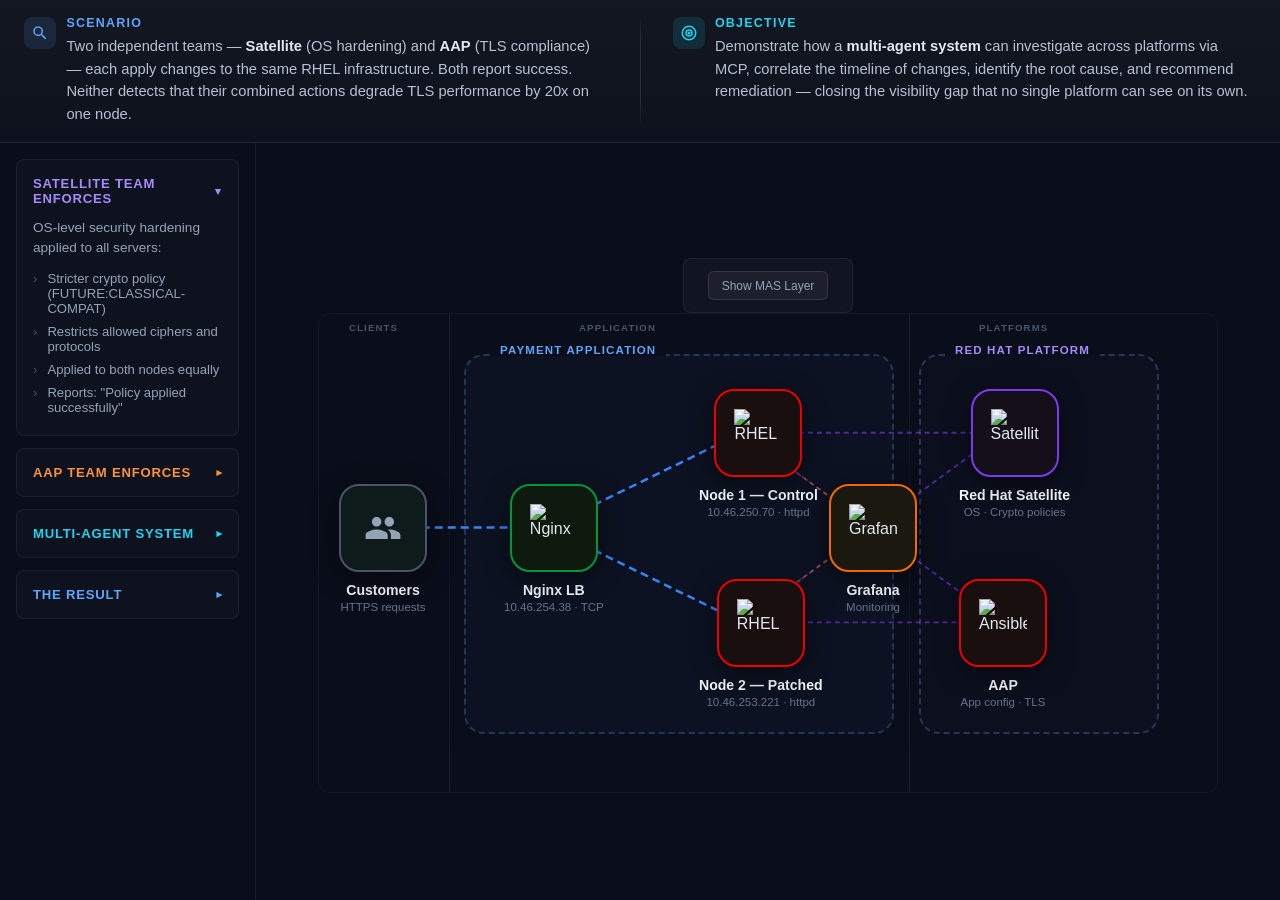
==== docs/topology.html @ 44e68020 "update latest changes" ====
<!DOCTYPE html>
<html lang="en">
<head>
    <meta charset="UTF-8">
    <meta name="viewport" content="width=device-width, initial-scale=1.0">
    <title>IntelliMesh — Network Topology</title>
    <style>
        * { margin: 0; padding: 0; box-sizing: border-box; }

        body {
            font-family: -apple-system, BlinkMacSystemFont, 'Segoe UI', Roboto, sans-serif;
            background: #0a0e1a;
            color: #e2e8f0;
            height: 100vh;
            display: flex;
            flex-direction: column;
            align-items: center;
            user-select: none;
            overflow: hidden;
        }

        .page-layout {
            display: flex;
            width: 100%;
            flex: 1;
            min-height: 0;
            gap: 0;
            overflow: hidden;
        }

        .sidebar {
            flex: 0 0 20%;
            padding: 1rem;
            border-right: 1px solid rgba(255,255,255,0.06);
            display: flex;
            flex-direction: column;
            gap: 0.75rem;
            overflow-y: auto;
        }

        .sidebar-card {
            background: rgba(255,255,255,0.02);
            border: 1px solid rgba(255,255,255,0.06);
            border-radius: 8px;
            padding: 1rem;
        }

        .sidebar-card h3 {
            font-size: 0.82rem;
            font-weight: 600;
            text-transform: uppercase;
            letter-spacing: 0.06em;
            margin-bottom: 0;
            cursor: pointer;
            display: flex;
            align-items: center;
            justify-content: space-between;
        }

        .sidebar-card h3::after {
            content: "▾";
            font-size: 0.7rem;
            transition: transform 0.2s;
        }

        .sidebar-card.collapsed h3::after {
            transform: rotate(-90deg);
        }

        .sidebar-card .card-content {
            margin-top: 0.75rem;
            overflow: hidden;
            transition: max-height 0.3s ease, opacity 0.2s ease;
            max-height: 300px;
            opacity: 1;
        }

        .sidebar-card.collapsed .card-content {
            max-height: 0;
            opacity: 0;
            margin-top: 0;
        }

        .sidebar-card.card-blue h3 { color: #60a5fa; }
        .sidebar-card.card-purple h3 { color: #a78bfa; }
        .sidebar-card.card-orange h3 { color: #fb923c; }
        .sidebar-card.card-teal h3 { color: #22d3ee; }

        .sidebar-card p {
            font-size: 0.85rem;
            line-height: 1.5;
            color: #94a3b8;
        }

        .sidebar-card ul {
            list-style: none;
            margin-top: 0.5rem;
        }

        .sidebar-card ul li {
            font-size: 0.82rem;
            color: #94a3b8;
            padding: 0.25rem 0;
            padding-left: 0.9rem;
            position: relative;
        }

        .sidebar-card ul li::before {
            content: "›";
            position: absolute;
            left: 0;
            color: #475569;
        }

        .main-content {
            flex: 1;
            display: flex;
            flex-direction: column;
            align-items: center;
            justify-content: center;
            overflow: hidden;
            padding: 0.5rem;
        }

        .toolbar {
            display: flex;
            gap: 1rem;
            padding: 0.75rem 1.5rem;
            margin-top: 0.5rem;
            background: rgba(255,255,255,0.03);
            border: 1px solid rgba(255,255,255,0.06);
            border-radius: 8px;
        }

        .toolbar button {
            background: rgba(255,255,255,0.05);
            border: 1px solid rgba(255,255,255,0.1);
            color: #94a3b8;
            padding: 0.4rem 0.8rem;
            border-radius: 6px;
            font-size: 0.75rem;
            cursor: pointer;
            transition: background 0.2s, color 0.2s;
        }

        .toolbar button:hover {
            background: rgba(255,255,255,0.1);
            color: #e2e8f0;
        }

        .toolbar button.active {
            background: rgba(6,182,212,0.15);
            border-color: rgba(6,182,212,0.4);
            color: #22d3ee;
        }

        .topology-canvas {
            position: relative;
            width: 900px;
            height: 480px;
            border: 1px solid rgba(255,255,255,0.04);
            border-radius: 12px;
            overflow: visible;
            transform-origin: top center;
        }

        .links-layer {
            position: absolute;
            inset: 0;
            pointer-events: none;
            z-index: 1;
        }

        .link {
            stroke: #2a3a5c;
            stroke-width: 2;
            fill: none;
        }

        .link.traffic {
            stroke: #3b82f6;
            stroke-width: 2.5;
            stroke-dasharray: 8 5;
            animation: dash 1.5s linear infinite;
        }

        .link.mgmt {
            stroke: #7c3aed;
            stroke-width: 1.8;
            stroke-dasharray: 5 4;
            opacity: 0.6;
        }

        .link.monitor {
            stroke: #d97706;
            stroke-width: 1.8;
            stroke-dasharray: 4 4;
            opacity: 0.5;
        }

        @keyframes dash {
            to { stroke-dashoffset: -26; }
        }

        .topo-node {
            position: absolute;
            display: flex;
            flex-direction: column;
            align-items: center;
            cursor: grab;
            transition: transform 0.1s;
            z-index: 2;
        }

        .topo-node:active {
            cursor: grabbing;
            transform: scale(1.08);
        }

        .topo-node:hover {
            transform: scale(1.04);
        }

        .node-body {
            width: 88px;
            height: 88px;
            border-radius: 20px;
            display: flex;
            align-items: center;
            justify-content: center;
            border: 2.5px solid;
            position: relative;
            box-shadow: 0 6px 24px rgba(0, 0, 0, 0.5);
        }

        .node-body svg {
            width: 38px;
            height: 38px;
        }

        .node-label {
            margin-top: 0.6rem;
            text-align: center;
            max-width: 180px;
            pointer-events: none;
        }

        .node-label .name {
            font-size: 0.88rem;
            font-weight: 600;
            color: #f1f5f9;
            white-space: nowrap;
        }

        .node-label .meta {
            font-size: 0.72rem;
            color: #64748b;
            margin-top: 0.2rem;
        }

        .pulse-ring {
            position: absolute;
            inset: -5px;
            border-radius: 22px;
            border: 2px solid;
            opacity: 0;
            animation: pulse-ring 2.5s ease-out infinite;
        }

        @keyframes pulse-ring {
            0% { opacity: 0.6; transform: scale(1); }
            100% { opacity: 0; transform: scale(1.3); }
        }

        .theme-lb .node-body { background: #0f1a0f; border-color: #009639; }
        .theme-lb .pulse-ring { border-color: #009639; }

        .theme-rhel .node-body { background: #1a0f0f; border-color: #ee0000; }
        .theme-rhel .pulse-ring { border-color: #ee0000; }

        .theme-satellite .node-body { background: #150f1a; border-color: #7c3aed; }
        .theme-satellite .pulse-ring { border-color: #a78bfa; }

        .theme-aap .node-body { background: #1a0f0f; border-color: #ee0000; }
        .theme-aap .pulse-ring { border-color: #ee0000; }

        .theme-grafana .node-body { background: #1a180f; border-color: #F46800; }
        .theme-grafana .pulse-ring { border-color: #F46800; }

        .theme-users .node-body { background: #0f1a1a; border-color: #475569; }
        .theme-users svg { fill: #94a3b8; }

        .topo-mini .mini-body {
            width: 52px;
            height: 52px;
            border-radius: 14px;
            box-shadow: 0 4px 16px rgba(0,0,0,0.4);
        }

        .topo-mini .mini-body svg {
            width: 26px;
            height: 26px;
        }

        .mini-name {
            font-size: 0.7rem;
        }

        .mini-orch  { background: #0f1a1c; border-color: #06b6d4; }
        .mini-agent { background: #150f1a; border-color: #7c3aed; }
        .mini-mcp   { background: #1a140f; border-color: #f97316; }

        .link.ai {
            stroke: #06b6d4;
            stroke-width: 2;
            stroke-dasharray: 6 4;
            opacity: 0.7;
            animation: dash 1.5s linear infinite;
        }

        .node-body img {
            width: 48px;
            height: 48px;
            object-fit: contain;
        }

        .domain-box {
            position: absolute;
            border: 2px dashed rgba(96, 165, 250, 0.25);
            border-radius: 20px;
            background: rgba(96, 165, 250, 0.03);
            pointer-events: none;
            z-index: 0;
        }

        .domain-box .domain-label {
            position: absolute;
            top: -12px;
            left: 24px;
            background: #0a0e1a;
            padding: 0 10px;
            font-size: 0.72rem;
            font-weight: 600;
            text-transform: uppercase;
            letter-spacing: 0.1em;
            color: #60a5fa;
        }

        .layer-label {
            position: absolute;
            top: 8px;
            font-size: 0.6rem;
            font-weight: 700;
            text-transform: uppercase;
            letter-spacing: 0.12em;
            color: #475569;
            z-index: 3;
            pointer-events: none;
            white-space: nowrap;
            text-align: center;
        }

        .layer-divider {
            position: absolute;
            top: 0;
            bottom: 0;
            width: 1px;
            background: linear-gradient(180deg, rgba(255,255,255,0.08), rgba(255,255,255,0.03) 30%, rgba(255,255,255,0.03) 70%, rgba(255,255,255,0.08));
            z-index: 0;
            pointer-events: none;
        }

        .topo-desc {
            display: flex;
            align-items: stretch;
            width: 100%;
            padding: 1rem 1.5rem;
            background: linear-gradient(180deg, rgba(255,255,255,0.035), rgba(255,255,255,0.015));
            border-bottom: 1px solid rgba(255,255,255,0.07);
            flex-shrink: 0;
        }

        .topo-desc-row {
            display: flex;
            width: 100%;
            gap: 2rem;
        }

        .topo-desc-item {
            flex: 1;
            display: flex;
            gap: 0.65rem;
            align-items: flex-start;
            min-width: 0;
        }

        .topo-desc-divider {
            width: 1px;
            align-self: stretch;
            background: linear-gradient(180deg, transparent, rgba(255,255,255,0.1) 20%, rgba(255,255,255,0.1) 80%, transparent);
            flex-shrink: 0;
        }

        .topo-desc-icon {
            flex-shrink: 0;
            width: 32px;
            height: 32px;
            border-radius: 8px;
            display: flex;
            align-items: center;
            justify-content: center;
            margin-top: 0.05rem;
        }

        .topo-desc-icon svg { width: 18px; height: 18px; }

        .topo-desc-scenario .topo-desc-icon { background: rgba(96,165,250,0.12); }
        .topo-desc-scenario .topo-desc-icon svg { fill: #60a5fa; }
        .topo-desc-objective .topo-desc-icon { background: rgba(34,211,238,0.12); }
        .topo-desc-objective .topo-desc-icon svg { fill: #22d3ee; }

        .topo-desc-text { min-width: 0; }

        .topo-desc-label {
            display: block;
            font-size: 0.78rem;
            font-weight: 700;
            text-transform: uppercase;
            letter-spacing: 0.1em;
            margin-bottom: 0.3rem;
        }

        .topo-desc-scenario .topo-desc-label { color: #60a5fa; }
        .topo-desc-objective .topo-desc-label { color: #22d3ee; }

        .topo-desc-item p {
            font-size: 0.92rem;
            color: #b6c2d4;
            line-height: 1.55;
            margin: 0;
        }

        .topo-desc-item strong { color: #e2e8f0; font-weight: 600; }
    </style>
</head>
<body>
    <div class="topo-desc">
        <div class="topo-desc-row">
            <div class="topo-desc-item topo-desc-scenario">
                <div class="topo-desc-icon">
                    <svg viewBox="0 0 24 24"><path d="M15.5 14h-.79l-.28-.27a6.5 6.5 0 1 0-.7.7l.27.28v.79l5 4.99L20.49 19l-4.99-5zm-6 0A4.5 4.5 0 1 1 14 9.5 4.5 4.5 0 0 1 9.5 14z"/></svg>
                </div>
                <div class="topo-desc-text">
                    <span class="topo-desc-label">Scenario</span>
                    <p>Two independent teams — <strong>Satellite</strong> (OS hardening) and <strong>AAP</strong> (TLS compliance) — each apply changes to the same RHEL infrastructure. Both report success. Neither detects that their combined actions degrade TLS performance by 20x on one node.</p>
                </div>
            </div>
            <div class="topo-desc-divider"></div>
            <div class="topo-desc-item topo-desc-objective">
                <div class="topo-desc-icon">
                    <svg viewBox="0 0 24 24"><path d="M12 2a10 10 0 1 0 10 10A10 10 0 0 0 12 2zm0 18a8 8 0 1 1 8-8 8 8 0 0 1-8 8zm0-13a5 5 0 1 0 5 5 5 5 0 0 0-5-5zm0 8a3 3 0 1 1 3-3 3 3 0 0 1-3 3zm0-5a2 2 0 1 0 2 2 2 2 0 0 0-2-2z"/></svg>
                </div>
                <div class="topo-desc-text">
                    <span class="topo-desc-label">Objective</span>
                    <p>Demonstrate how a <strong>multi-agent system</strong> can investigate across platforms via MCP, correlate the timeline of changes, identify the root cause, and recommend remediation — closing the visibility gap that no single platform can see on its own.</p>
                </div>
            </div>
        </div>
    </div>
    <div class="page-layout">
        <!-- Sidebar -->
        <aside class="sidebar">
            <div id="card-satellite" class="sidebar-card card-purple">
                <h3 onclick="toggleCard(this)">Satellite Team Enforces</h3>
                <div class="card-content">
                    <p>OS-level security hardening applied to all servers:</p>
                    <ul>
                        <li>Stricter crypto policy (FUTURE:CLASSICAL-COMPAT)</li>
                        <li>Restricts allowed ciphers and protocols</li>
                        <li>Applied to both nodes equally</li>
                        <li>Reports: "Policy applied successfully"</li>
                    </ul>
                </div>
            </div>

            <div id="card-aap" class="sidebar-card card-orange collapsed">
                <h3 onclick="toggleCard(this)">AAP Team Enforces</h3>
                <div class="card-content">
                    <p>TLS compliance fix applied to one server:</p>
                    <ul>
                        <li>Deploys 6144-bit RSA certificate</li>
                        <li>Disables SSL session caching</li>
                        <li>Applied to Node 2 only</li>
                        <li>Reports: "Job completed successfully"</li>
                    </ul>
                </div>
            </div>

            <div id="card-mas" class="sidebar-card card-teal collapsed">
                <h3 onclick="toggleCard(this)">Multi-Agent System</h3>
                <div class="card-content">
                    <p>The multi-agent system sees what individual platforms cannot:</p>
                    <ul>
                        <li>Orchestrator dispatches specialized agents</li>
                        <li>Satellite Investigator queries policy changes via API</li>
                        <li>AAP Investigator queries job history via MCP</li>
                        <li>Cross-correlates timelines across both platforms</li>
                        <li>Identifies the root cause and suggests remediation</li>
                    </ul>
                </div>
            </div>

            <div id="card-result" class="sidebar-card card-blue collapsed">
                <h3 onclick="toggleCard(this)">The Result</h3>
                <div class="card-content">
                    <p>Both platforms report green. But Node 2 is now 20x slower on every TLS handshake. Customers experience intermittent slowness. No alerts fire. No errors logged.</p>
                </div>
            </div>
        </aside>

        <!-- Main content -->
        <div class="main-content">
            <div class="toolbar">
                <button id="btn-toggle-ai" onclick="toggleAILayer()">Show MAS Layer</button>
            </div>

    <div class="topology-canvas" id="canvas">
        <svg class="links-layer" id="links" viewBox="0 0 900 480"></svg>

        <!-- ── Column labels ── -->
        <div class="layer-label" style="left: 30px;">Clients</div>
        <div class="layer-divider" style="left: 130px;"></div>
        <div class="layer-label" style="left: 260px;">Application</div>
        <div class="layer-divider" style="left: 590px;"></div>
        <div class="layer-label" style="left: 660px;">Platforms</div>
        <div class="layer-divider ai-layer" style="left: 850px; display: none;"></div>
        <div class="layer-label ai-layer" style="left: 920px; display: none; color: #06b6d4;">MAS Layer</div>

        <!-- ── Domain: Payment Application ── -->
        <div class="domain-box" id="domain-payment" style="top: 40px; left: 145px; width: 430px; height: 380px;">
            <div class="domain-label">Payment Application</div>
        </div>

        <!-- ── Domain: Red Hat Platform ── -->
        <div class="domain-box" id="domain-redhat" style="top: 40px; left: 600px; width: 240px; height: 380px; border-color: rgba(167,139,250,0.25); background: rgba(167,139,250,0.02);">
            <div class="domain-label" style="color: #a78bfa;">Red Hat Platform</div>
        </div>

        <!-- ── Col 1: Clients ── -->
        <div class="topo-node theme-users" id="customers" data-card="card-result" style="top: 170px; left: 20px;">
            <div class="node-body">
                <svg viewBox="0 0 24 24"><path d="M16 11c1.66 0 2.99-1.34 2.99-3S17.66 5 16 5c-1.66 0-3 1.34-3 3s1.34 3 3 3zm-8 0c1.66 0 2.99-1.34 2.99-3S9.66 5 8 5C6.34 5 5 6.34 5 8s1.34 3 3 3zm0 2c-2.33 0-7 1.17-7 3.5V19h14v-2.5c0-2.33-4.67-3.5-7-3.5zm8 0c-.29 0-.62.02-.97.05 1.16.84 1.97 1.97 1.97 3.45V19h6v-2.5c0-2.33-4.67-3.5-7-3.5z"/></svg>
            </div>
            <div class="node-label">
                <div class="name">Customers</div>
                <div class="meta">HTTPS requests</div>
            </div>
        </div>

        <!-- ── Col 2: Load Balancer ── -->
        <div class="topo-node theme-lb" id="nginx" data-card="card-result" style="top: 170px; left: 185px;">
            <div class="node-body">
                <div class="pulse-ring"></div>
                <img src="https://cdn.simpleicons.org/nginx/009639" alt="Nginx">
            </div>
            <div class="node-label">
                <div class="name">Nginx LB</div>
                <div class="meta">10.46.254.38 · TCP</div>
            </div>
        </div>

        <!-- ── Col 3: Backend Servers ── -->
        <div class="topo-node theme-rhel" id="node1" data-card="card-result" style="top: 75px; left: 380px;">
            <div class="node-body">
                <div class="pulse-ring"></div>
                <img src="https://cdn.simpleicons.org/redhat/EE0000" alt="RHEL">
            </div>
            <div class="node-label">
                <div class="name">Node 1 — Control</div>
                <div class="meta">10.46.250.70 · httpd</div>
            </div>
        </div>

        <div class="topo-node theme-rhel" id="node2" data-card="card-result" style="top: 265px; left: 380px;">
            <div class="node-body">
                <div class="pulse-ring"></div>
                <img src="https://cdn.simpleicons.org/redhat/EE0000" alt="RHEL">
            </div>
            <div class="node-label">
                <div class="name">Node 2 — Patched</div>
                <div class="meta">10.46.253.221 · httpd</div>
            </div>
        </div>

        <!-- Grafana — monitoring (below the flow) -->
        <div class="topo-node theme-grafana" id="grafana" data-card="card-result" style="top: 170px; left: 510px;">
            <div class="node-body">
                <div class="pulse-ring"></div>
                <img src="https://cdn.simpleicons.org/grafana/F46800" alt="Grafana">
            </div>
            <div class="node-label">
                <div class="name">Grafana</div>
                <div class="meta">Monitoring</div>
            </div>
        </div>

        <!-- ── Col 4: Management Platforms ── -->
        <div class="topo-node theme-satellite" id="satellite" data-card="card-satellite" style="top: 75px; left: 640px;">
            <div class="node-body">
                <img src="https://cdn.simpleicons.org/redhat/A78BFA" alt="Satellite">
            </div>
            <div class="node-label">
                <div class="name">Red Hat Satellite</div>
                <div class="meta">OS · Crypto policies</div>
            </div>
        </div>

        <div class="topo-node theme-aap" id="aap" data-card="card-aap" style="top: 265px; left: 640px;">
            <div class="node-body">
                <img src="https://cdn.simpleicons.org/ansible/EE0000" alt="Ansible">
            </div>
            <div class="node-label">
                <div class="name">AAP</div>
                <div class="meta">App config · TLS</div>
            </div>
        </div>

        <!-- ── Col 5: MAS Layer (toggle) ── -->
        <div class="domain-box ai-layer" id="domain-mas" style="top: 30px; left: 860px; width: 240px; height: 400px; border-color: rgba(6,182,212,0.25); background: rgba(6,182,212,0.02); display: none;">
            <div class="domain-label" style="color: #06b6d4;">Multi-Agent System</div>
        </div>

        <!-- MCP column (closest to platforms) -->
        <div class="topo-node topo-mini ai-layer" id="mas-mcp-sat" data-card="card-mas" style="top: 93px; left: 880px; display: none;">
            <div class="node-body mini-body mini-mcp">
                <svg viewBox="0 0 24 24" fill="#fb923c"><path d="M17 7h-4v2h4c1.65 0 3 1.35 3 3s-1.35 3-3 3h-4v2h4c2.76 0 5-2.24 5-5s-2.24-5-5-5zm-6 8H7c-1.65 0-3-1.35-3-3s1.35-3 3-3h4V7H7c-2.76 0-5 2.24-5 5s2.24 5 5 5h4v-2zm-3-4h8v2H8z"/></svg>
            </div>
            <div class="node-label"><div class="name mini-name">MCP</div></div>
        </div>

        <div class="topo-node topo-mini ai-layer" id="mas-mcp-aap" data-card="card-mas" style="top: 283px; left: 880px; display: none;">
            <div class="node-body mini-body mini-mcp">
                <svg viewBox="0 0 24 24" fill="#fb923c"><path d="M17 7h-4v2h4c1.65 0 3 1.35 3 3s-1.35 3-3 3h-4v2h4c2.76 0 5-2.24 5-5s-2.24-5-5-5zm-6 8H7c-1.65 0-3-1.35-3-3s1.35-3 3-3h4V7H7c-2.76 0-5 2.24-5 5s2.24 5 5 5h4v-2zm-3-4h8v2H8z"/></svg>
            </div>
            <div class="node-label"><div class="name mini-name">MCP</div></div>
        </div>

        <!-- Agent column (middle) -->
        <div class="topo-node topo-mini ai-layer" id="mas-agent-sat" data-card="card-mas" style="top: 93px; left: 950px; display: none;">
            <div class="node-body mini-body mini-agent">
                <svg viewBox="0 0 24 24" fill="#a78bfa"><path d="M20 9V7c0-1.1-.9-2-2-2h-3c0-1.66-1.34-3-3-3S9 3.34 9 5H6c-1.1 0-2 .9-2 2v2c-1.66 0-3 1.34-3 3s1.34 3 3 3v4c0 1.1.9 2 2 2h12c1.1 0 2-.9 2-2v-4c1.66 0 3-1.34 3-3s-1.34-3-3-3zM7.5 11.5c0-.83.67-1.5 1.5-1.5s1.5.67 1.5 1.5S9.83 13 9 13s-1.5-.67-1.5-1.5zm9 5h-9v-2h9v2zm-1.5-3.5c-.83 0-1.5-.67-1.5-1.5s.67-1.5 1.5-1.5 1.5.67 1.5 1.5-.67 1.5-1.5 1.5z"/></svg>
            </div>
            <div class="node-label"><div class="name mini-name">Agent</div></div>
        </div>

        <div class="topo-node topo-mini ai-layer" id="mas-agent-aap" data-card="card-mas" style="top: 283px; left: 950px; display: none;">
            <div class="node-body mini-body mini-agent">
                <svg viewBox="0 0 24 24" fill="#a78bfa"><path d="M20 9V7c0-1.1-.9-2-2-2h-3c0-1.66-1.34-3-3-3S9 3.34 9 5H6c-1.1 0-2 .9-2 2v2c-1.66 0-3 1.34-3 3s1.34 3 3 3v4c0 1.1.9 2 2 2h12c1.1 0 2-.9 2-2v-4c1.66 0 3-1.34 3-3s-1.34-3-3-3zM7.5 11.5c0-.83.67-1.5 1.5-1.5s1.5.67 1.5 1.5S9.83 13 9 13s-1.5-.67-1.5-1.5zm9 5h-9v-2h9v2zm-1.5-3.5c-.83 0-1.5-.67-1.5-1.5s.67-1.5 1.5-1.5 1.5.67 1.5 1.5-.67 1.5-1.5 1.5z"/></svg>
            </div>
            <div class="node-label"><div class="name mini-name">Agent</div></div>
        </div>

        <!-- Orchestrator (rightmost — coordinates everything) -->
        <div class="topo-node topo-mini ai-layer" id="mas-orch" data-card="card-mas" style="top: 170px; left: 1020px; display: none;">
            <div class="node-body mini-body mini-orch">
                <svg viewBox="0 0 24 24" fill="#22d3ee"><path d="M18 16.08c-.76 0-1.44.3-1.96.77L8.91 12.7c.05-.23.09-.46.09-.7s-.04-.47-.09-.7l7.05-4.11c.54.5 1.25.81 2.04.81 1.66 0 3-1.34 3-3s-1.34-3-3-3-3 1.34-3 3c0 .24.04.47.09.7L8.04 9.81C7.5 9.31 6.79 9 6 9c-1.66 0-3 1.34-3 3s1.34 3 3 3c.79 0 1.5-.31 2.04-.81l7.12 4.16c-.05.21-.08.43-.08.65 0 1.61 1.31 2.92 2.92 2.92 1.61 0 2.92-1.31 2.92-2.92s-1.31-2.92-2.92-2.92z"/></svg>
            </div>
            <div class="node-label"><div class="name mini-name">Orchestrator</div></div>
        </div>
    </div>


    <script>
        function toggleCard(h3) {
            const card = h3.parentElement;
            const allCards = document.querySelectorAll('.sidebar-card');
            const isCollapsed = card.classList.contains('collapsed');

            allCards.forEach(c => c.classList.add('collapsed'));

            if (isCollapsed) {
                card.classList.remove('collapsed');
            }
        }

        const NODE_SIZE = 88;
        const HALF = NODE_SIZE / 2;

        const connections = [
            { from: 'customers', to: 'nginx', cls: 'traffic' },
            { from: 'nginx', to: 'node1', cls: 'traffic' },
            { from: 'nginx', to: 'node2', cls: 'traffic' },
            { from: 'satellite', to: 'node1', cls: 'mgmt' },
            { from: 'satellite', to: 'node2', cls: 'mgmt' },
            { from: 'aap', to: 'node1', cls: 'mgmt' },
            { from: 'aap', to: 'node2', cls: 'mgmt' },
            { from: 'grafana', to: 'node1', cls: 'monitor' },
            { from: 'grafana', to: 'node2', cls: 'monitor' },
            // MAS layer — internal + MCP connections to platforms
            { from: 'mas-orch', to: 'mas-agent-sat', cls: 'ai' },
            { from: 'mas-orch', to: 'mas-agent-aap', cls: 'ai' },
            { from: 'mas-agent-sat', to: 'mas-mcp-sat', cls: 'ai' },
            { from: 'mas-agent-aap', to: 'mas-mcp-aap', cls: 'ai' },
            { from: 'mas-mcp-sat', to: 'satellite', cls: 'ai' },
            { from: 'mas-mcp-aap', to: 'aap', cls: 'ai' },
        ];

        const nodes = document.querySelectorAll('.topo-node');
        const linksSvg = document.getElementById('links');
        const canvas = document.getElementById('canvas');

        const MINI_SIZE = 52;
        function getCenter(node) {
            const left = parseInt(node.style.left);
            const top = parseInt(node.style.top);
            const size = node.classList.contains('topo-mini') ? MINI_SIZE : NODE_SIZE;
            return { x: left + size / 2, y: top + size / 2 };
        }

        let aiLayerVisible = false;

        function drawLinks() {
            linksSvg.innerHTML = '';
            connections.forEach(conn => {
                if (conn.cls === 'ai' && !aiLayerVisible) return;
                const fromNode = document.getElementById(conn.from);
                const toNode = document.getElementById(conn.to);
                const from = getCenter(fromNode);
                const to = getCenter(toNode);

                const line = document.createElementNS('http://www.w3.org/2000/svg', 'line');
                line.setAttribute('x1', from.x);
                line.setAttribute('y1', from.y);
                line.setAttribute('x2', to.x);
                line.setAttribute('y2', to.y);
                line.setAttribute('class', `link ${conn.cls}`);
                linksSvg.appendChild(line);
            });
        }

        function scaleCanvas() {
            const main = document.querySelector('.main-content');
            const toolbar = document.querySelector('.toolbar');
            const availW = main.clientWidth - 16;
            const availH = main.clientHeight - (toolbar ? toolbar.offsetHeight : 0) - 24;
            const baseW = aiLayerVisible ? 1100 : 900;
            const baseH = 480;
            const scale = Math.min(availW / baseW, availH / baseH, 1);
            canvas.style.width = baseW + 'px';
            canvas.style.height = baseH + 'px';
            canvas.style.transform = 'scale(' + scale + ')';
        }

        function toggleAILayer() {
            aiLayerVisible = !aiLayerVisible;
            const btn = document.getElementById('btn-toggle-ai');
            const svgEl = document.getElementById('links');

            document.querySelectorAll('.ai-layer').forEach(el => {
                el.style.display = aiLayerVisible ? '' : 'none';
            });
            svgEl.setAttribute('viewBox', aiLayerVisible ? '0 0 1100 480' : '0 0 900 480');
            btn.textContent = aiLayerVisible ? 'Hide MAS Layer' : 'Show MAS Layer';
            btn.classList.toggle('active', aiLayerVisible);
            scaleCanvas();
            drawLinks();
        }

        let dragging = null;
        let offsetX = 0;
        let offsetY = 0;
        let startX = 0;
        let startY = 0;
        let didDrag = false;

        function getScale() {
            const t = getComputedStyle(canvas).transform;
            if (t && t !== 'none') {
                const m = t.match(/matrix\(([^,]+)/);
                if (m) return parseFloat(m[1]);
            }
            return 1;
        }

        nodes.forEach(node => {
            node.addEventListener('mousedown', e => {
                e.preventDefault();
                dragging = node;
                didDrag = false;
                startX = e.clientX;
                startY = e.clientY;
                const rect = canvas.getBoundingClientRect();
                const s = getScale();
                offsetX = (e.clientX - rect.left) / s - parseInt(node.style.left);
                offsetY = (e.clientY - rect.top) / s - parseInt(node.style.top);
                node.style.transition = 'none';
            });
        });

        document.addEventListener('mousemove', e => {
            if (!dragging) return;
            const dx = Math.abs(e.clientX - startX);
            const dy = Math.abs(e.clientY - startY);
            if (dx > 5 || dy > 5) didDrag = true;

            const rect = canvas.getBoundingClientRect();
            const s = getScale();
            let newLeft = (e.clientX - rect.left) / s - offsetX;
            let newTop = (e.clientY - rect.top) / s - offsetY;

            const baseW = aiLayerVisible ? 1100 : 900;
            newLeft = Math.max(0, Math.min(newLeft, baseW - NODE_SIZE));
            newTop = Math.max(0, Math.min(newTop, 480 - NODE_SIZE));

            dragging.style.left = newLeft + 'px';
            dragging.style.top = newTop + 'px';
            drawLinks();
        });

        document.addEventListener('mouseup', () => {
            if (dragging) {
                if (!didDrag && dragging.dataset.card) {
                    const target = document.getElementById(dragging.dataset.card);
                    if (target) {
                        document.querySelectorAll('.sidebar-card').forEach(c => c.classList.add('collapsed'));
                        target.classList.remove('collapsed');
                    }
                }
                dragging.style.transition = 'transform 0.1s';
                dragging = null;
            }
        });


        drawLinks();
        scaleCanvas();
        window.addEventListener('resize', scaleCanvas);
    </script>
        </div><!-- end main-content -->
    </div><!-- end page-layout -->
</body>
</html>
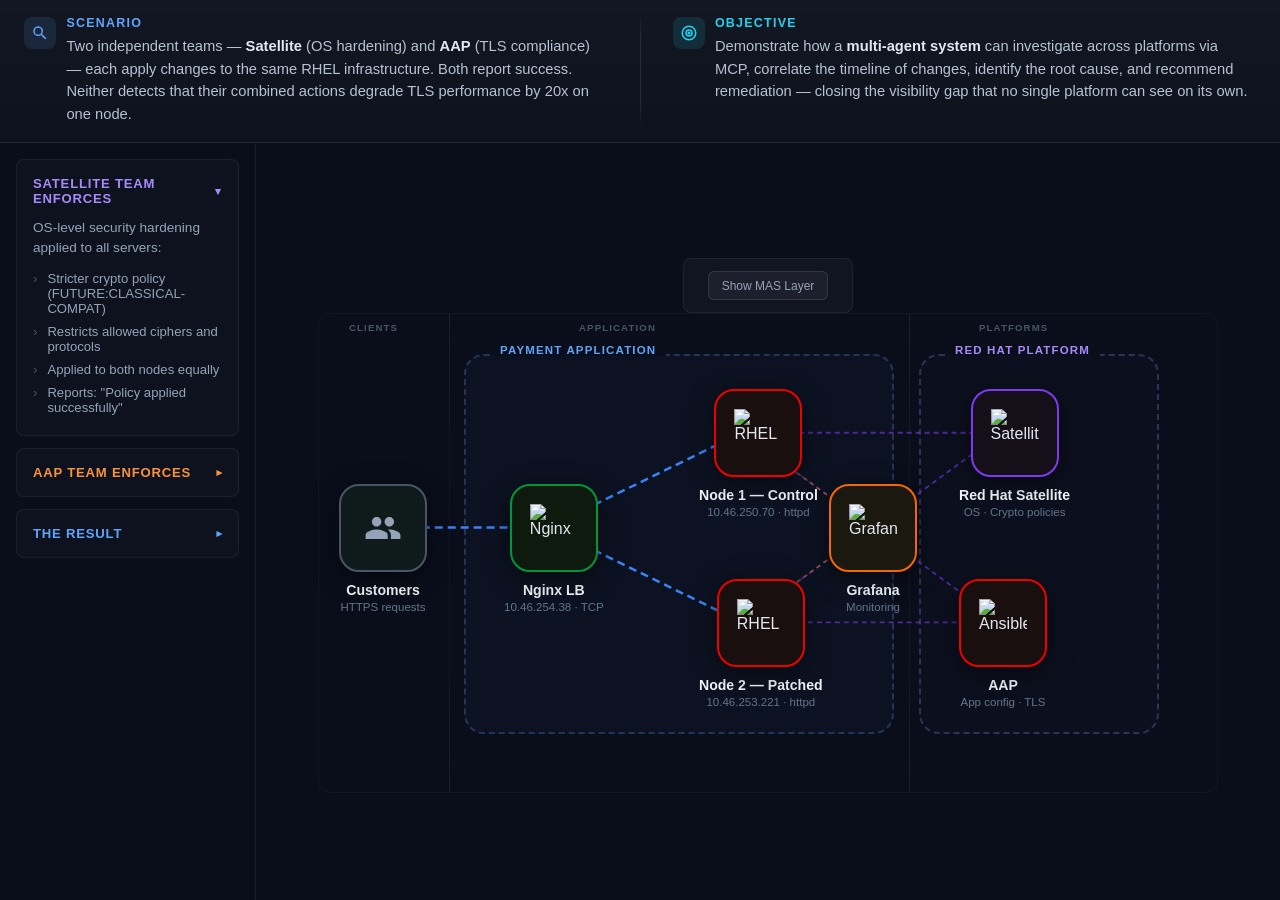
==== commit 6b7b91b7: "update latest changes" ====
--- a/docs/topology.html
+++ b/docs/topology.html
@@ -496,7 +496,14 @@
                 </div>
             </div>
 
-            <div id="card-mas" class="sidebar-card card-teal collapsed">
+            <div id="card-result" class="sidebar-card card-blue collapsed">
+                <h3 onclick="toggleCard(this)">The Result</h3>
+                <div class="card-content">
+                    <p>Both platforms report green. But Node 2 is now 20x slower on every TLS handshake. Customers experience intermittent slowness. No alerts fire. No errors logged.</p>
+                </div>
+            </div>
+
+            <div id="card-mas" class="sidebar-card card-teal ai-layer" style="display: none;">
                 <h3 onclick="toggleCard(this)">Multi-Agent System</h3>
                 <div class="card-content">
                     <p>The multi-agent system sees what individual platforms cannot:</p>
@@ -507,13 +514,6 @@
                         <li>Cross-correlates timelines across both platforms</li>
                         <li>Identifies the root cause and suggests remediation</li>
                     </ul>
-                </div>
-            </div>
-
-            <div id="card-result" class="sidebar-card card-blue collapsed">
-                <h3 onclick="toggleCard(this)">The Result</h3>
-                <div class="card-content">
-                    <p>Both platforms report green. But Node 2 is now 20x slower on every TLS handshake. Customers experience intermittent slowness. No alerts fire. No errors logged.</p>
                 </div>
             </div>
         </aside>
@@ -762,6 +762,17 @@
             svgEl.setAttribute('viewBox', aiLayerVisible ? '0 0 1100 480' : '0 0 900 480');
             btn.textContent = aiLayerVisible ? 'Hide MAS Layer' : 'Show MAS Layer';
             btn.classList.toggle('active', aiLayerVisible);
+
+            const masCard = document.getElementById('card-mas');
+            if (masCard) {
+                if (aiLayerVisible) {
+                    document.querySelectorAll('.sidebar-card').forEach(c => c.classList.add('collapsed'));
+                    masCard.classList.remove('collapsed');
+                } else {
+                    masCard.classList.add('collapsed');
+                }
+            }
+
             scaleCanvas();
             drawLinks();
         }
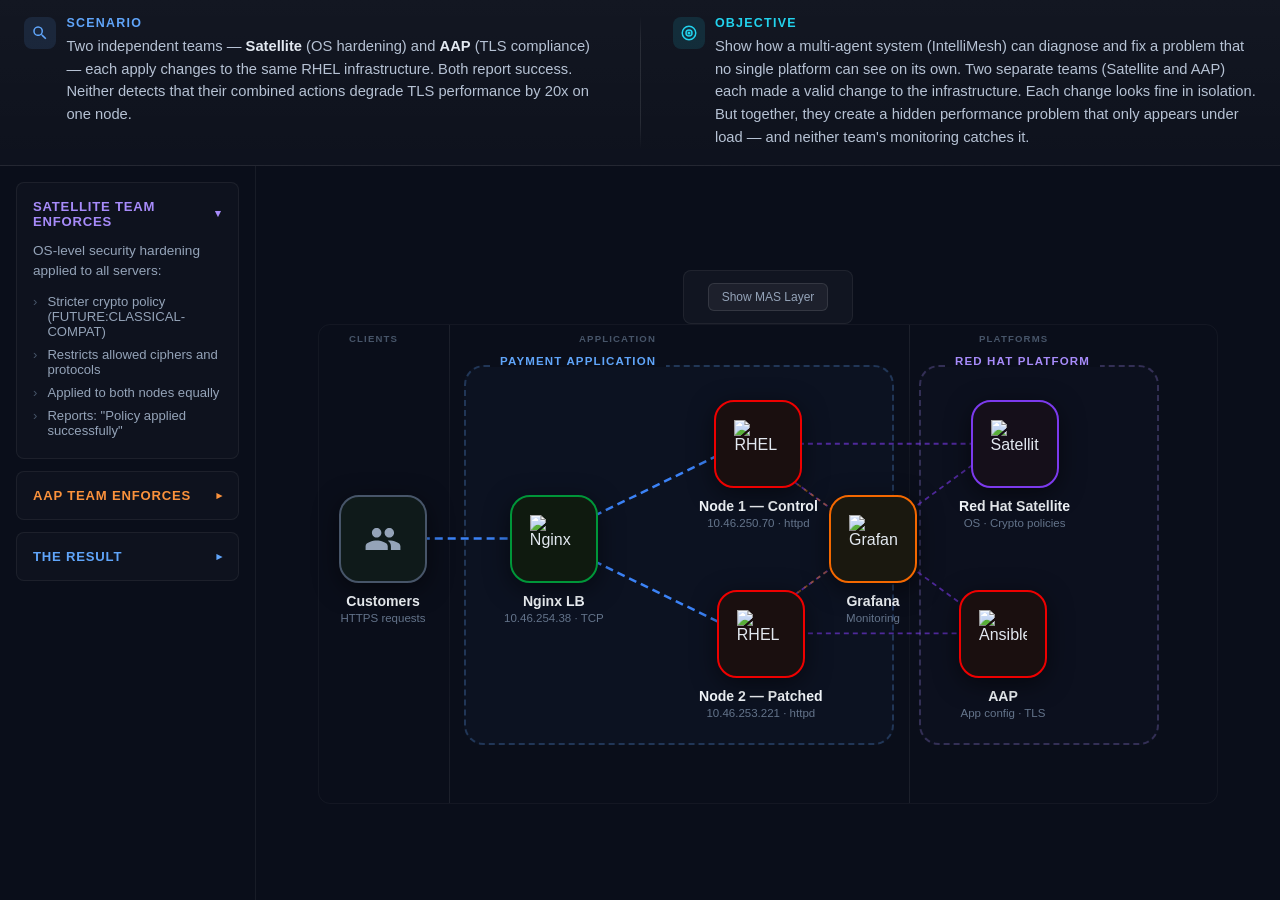
==== commit ef5eaef4: "latest cganges" ====
--- a/docs/topology.html
+++ b/docs/topology.html
@@ -462,7 +462,7 @@
                 </div>
                 <div class="topo-desc-text">
                     <span class="topo-desc-label">Objective</span>
-                    <p>Demonstrate how a <strong>multi-agent system</strong> can investigate across platforms via MCP, correlate the timeline of changes, identify the root cause, and recommend remediation — closing the visibility gap that no single platform can see on its own.</p>
+                    <p>Show how a multi-agent system (IntelliMesh) can diagnose and fix a problem that no single platform can see on its own. Two separate teams (Satellite and AAP) each made a valid change to the infrastructure. Each change looks fine in isolation. But together, they create a hidden performance problem that only appears under load — and neither team's monitoring catches it.</p>
                 </div>
             </div>
         </div>
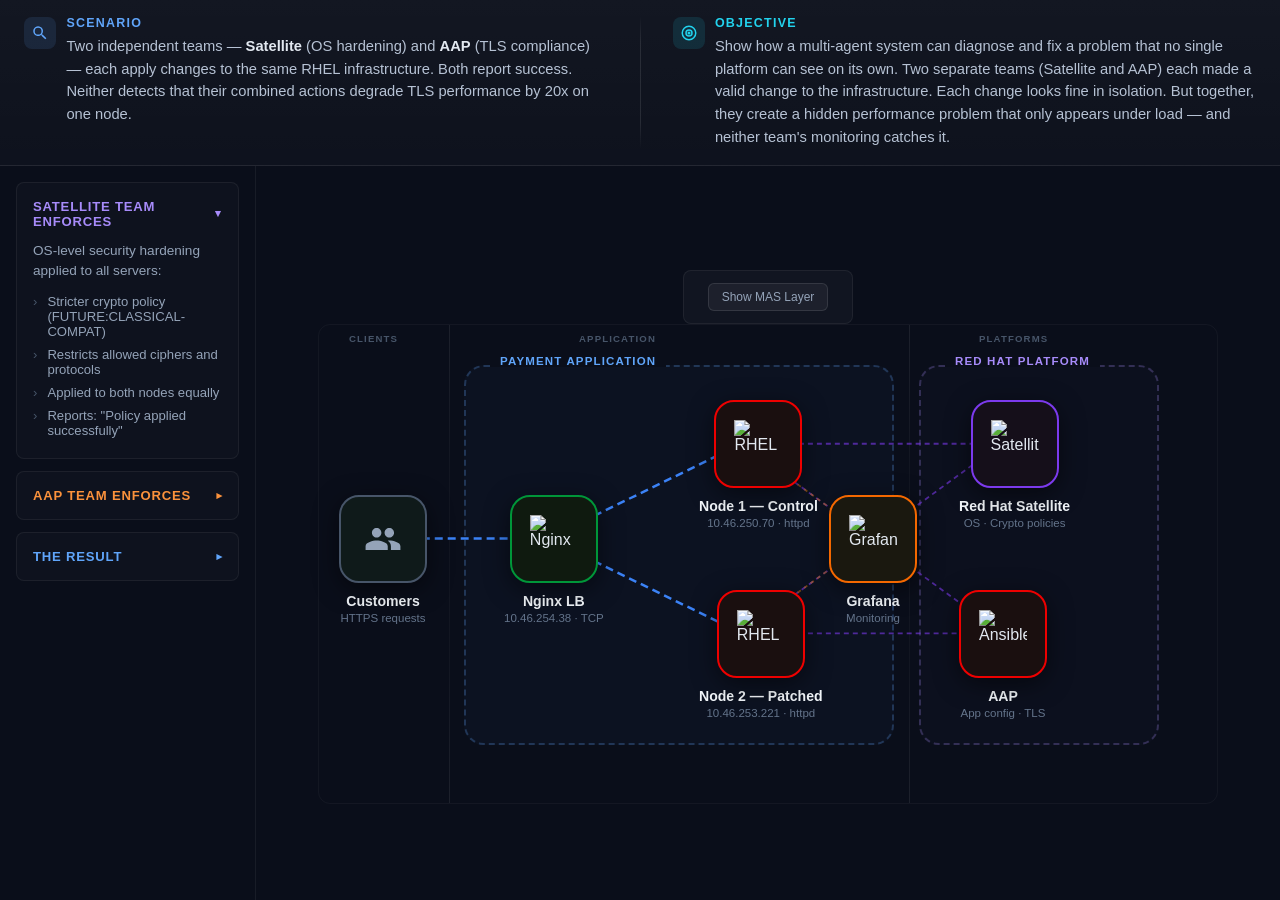
==== commit 67ffe0c0: "latest changes" ====
--- a/docs/topology.html
+++ b/docs/topology.html
@@ -462,7 +462,7 @@
                 </div>
                 <div class="topo-desc-text">
                     <span class="topo-desc-label">Objective</span>
-                    <p>Show how a multi-agent system (IntelliMesh) can diagnose and fix a problem that no single platform can see on its own. Two separate teams (Satellite and AAP) each made a valid change to the infrastructure. Each change looks fine in isolation. But together, they create a hidden performance problem that only appears under load — and neither team's monitoring catches it.</p>
+                    <p>Show how a multi-agent system can diagnose and fix a problem that no single platform can see on its own. Two separate teams (Satellite and AAP) each made a valid change to the infrastructure. Each change looks fine in isolation. But together, they create a hidden performance problem that only appears under load — and neither team's monitoring catches it.</p>
                 </div>
             </div>
         </div>
